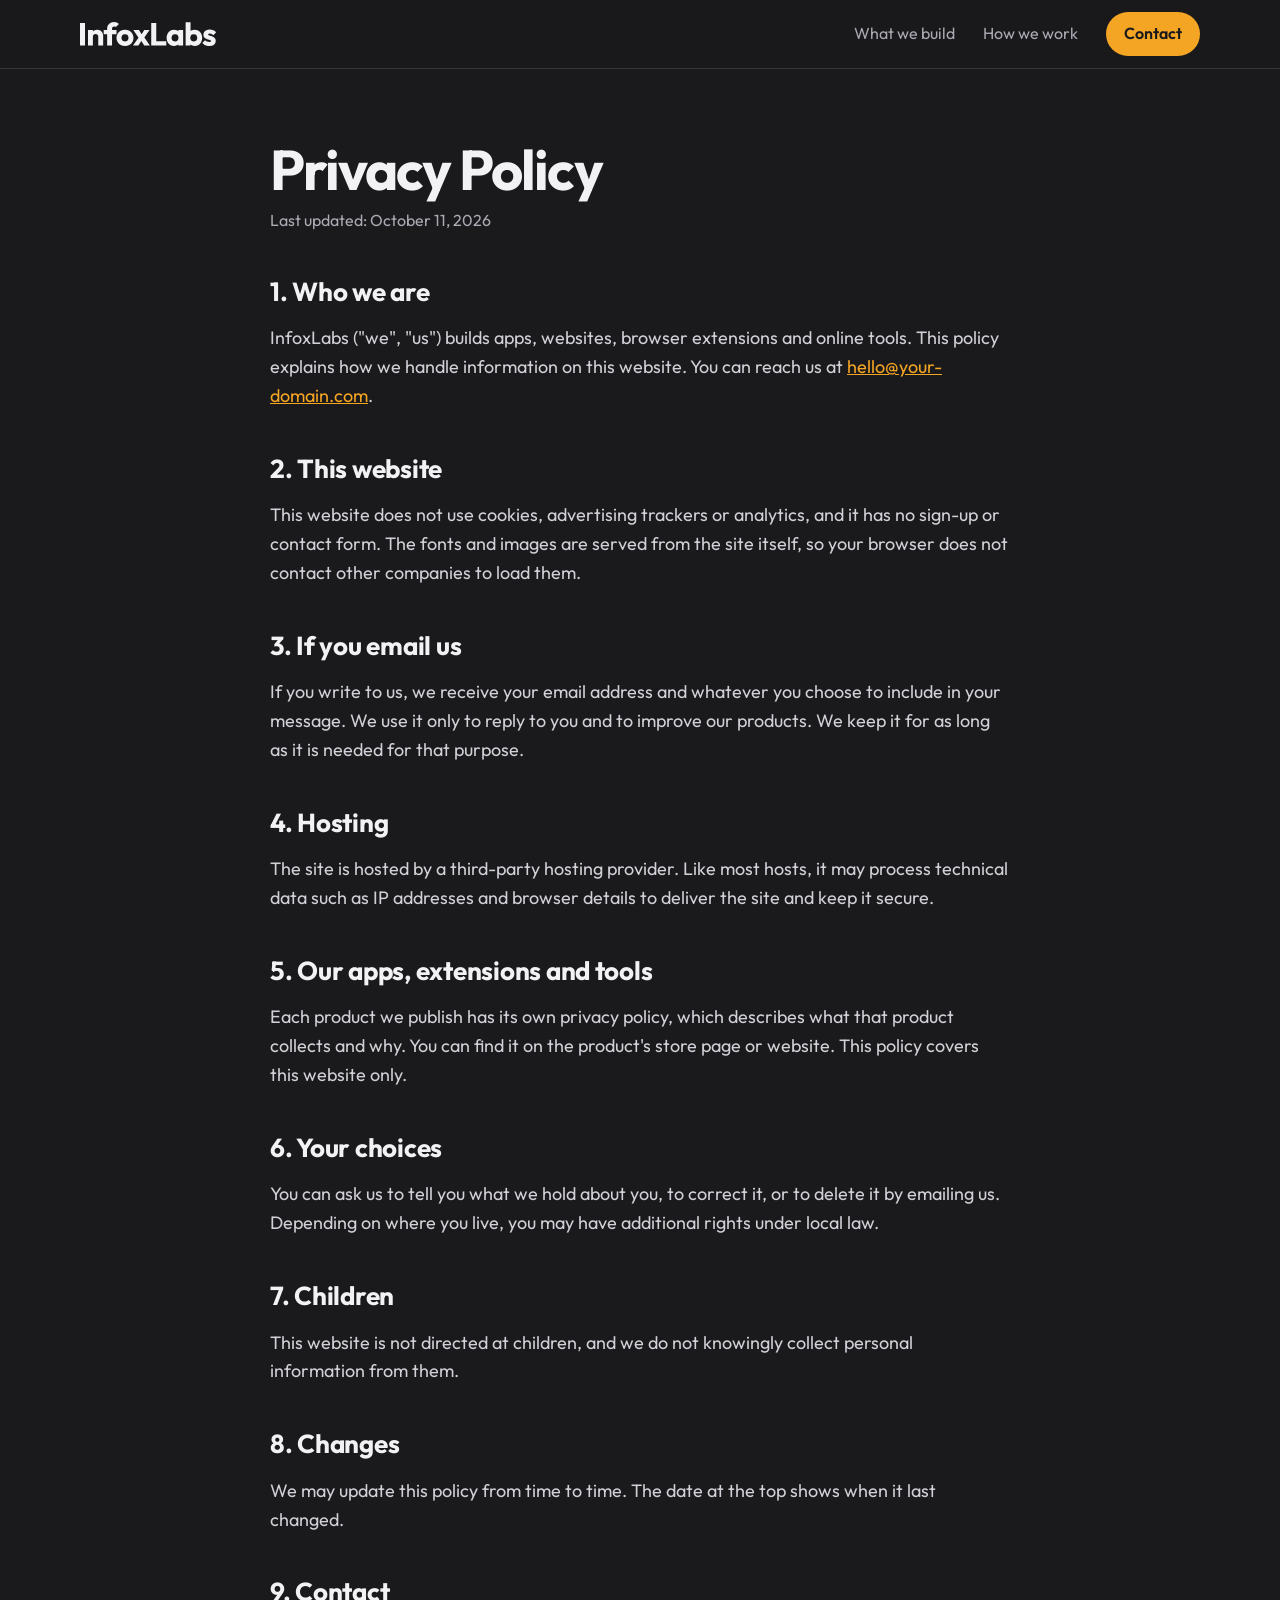
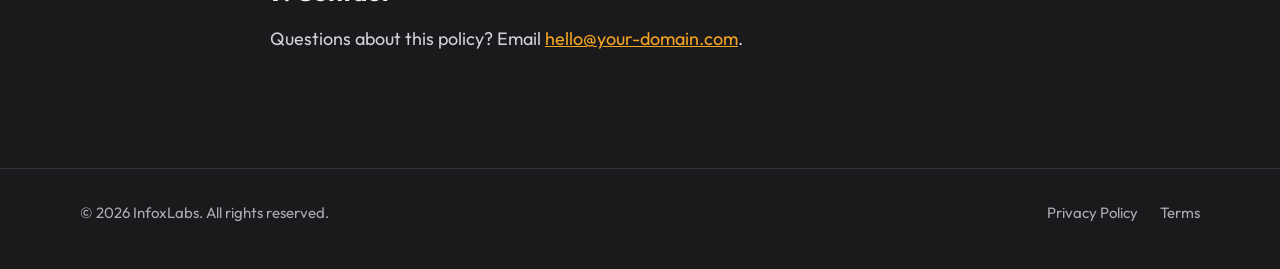
==== privacy.html @ 71529e6a "Add files via upload" ====
<!DOCTYPE html>
<html lang="en">
<head>
<meta charset="utf-8">
<meta name="viewport" content="width=device-width, initial-scale=1">
<title>Privacy Policy | InfoxLabs</title>
<meta name="description" content="How InfoxLabs handles information on this website.">
<meta name="theme-color" content="#1A1A1D">
<meta property="og:type" content="website">
<meta property="og:title" content="Privacy Policy | InfoxLabs">
<meta property="og:description" content="How InfoxLabs handles information on this website.">
<link rel="icon" href="/favicon.svg" type="image/svg+xml">
<link rel="preload" href="/fonts/outfit-var.woff2" as="font" type="font/woff2" crossorigin>
<link rel="stylesheet" href="/styles.css">
</head>
<body>
<a class="skip" href="#main">Skip to content</a>
<header class="site-header">
  <div class="wrap bar">
    <a class="brand" href="/" aria-label="InfoxLabs home"><svg class="wordmark" viewBox="68 -737 4247.0 749" role="img" aria-label="InfoxLabs" xmlns="http://www.w3.org/2000/svg"><path fill="currentColor" d="M68 0V-706H225V0Z M638 0V-277Q638 -315 614.5 -338.5Q591 -362 555 -362Q530 -362 511 -351.5Q492 -341 481 -321.5Q470 -302 470 -277L411 -306Q411 -363 436 -406Q461 -449 505.5 -472.5Q550 -496 606 -496Q660 -496 701.5 -470.5Q743 -445 767 -403Q791 -361 791 -311V0ZM317 0V-486H470V0Z M915 0V-528Q915 -587 941.5 -634.5Q968 -682 1016 -709.5Q1064 -737 1130 -737Q1180 -737 1217.5 -720.5Q1255 -704 1283 -675L1187 -579Q1177 -589 1164.5 -594.5Q1152 -600 1135 -600Q1104 -600 1086 -582Q1068 -564 1068 -533V0ZM808 -356V-486H1208V-356Z M1472 11Q1397 11 1336.5 -22.5Q1276 -56 1241 -114Q1206 -172 1206 -244Q1206 -316 1241 -373Q1276 -430 1336 -463.5Q1396 -497 1472 -497Q1548 -497 1608 -464Q1668 -431 1703 -373.5Q1738 -316 1738 -244Q1738 -172 1703 -114Q1668 -56 1608 -22.5Q1548 11 1472 11ZM1472 -128Q1505 -128 1530 -142.5Q1555 -157 1568.5 -183.5Q1582 -210 1582 -244Q1582 -278 1568 -303.5Q1554 -329 1529.5 -343.5Q1505 -358 1472 -358Q1440 -358 1415 -343.5Q1390 -329 1376 -303Q1362 -277 1362 -243Q1362 -210 1376 -183.5Q1390 -157 1415 -142.5Q1440 -128 1472 -128Z M2072 0 1955 -189 1922 -210 1731 -486H1910L2019 -309L2051 -289L2249 0ZM1722 0 1921 -283 2008 -185 1889 0ZM2050 -211 1963 -309 2073 -486H2239Z M2291 0V-706H2448V0ZM2412 0V-138H2761V0Z M3003 10Q2936 10 2883.5 -23Q2831 -56 2800.5 -113Q2770 -170 2770 -243Q2770 -316 2800.5 -373Q2831 -430 2883.5 -463Q2936 -496 3003 -496Q3052 -496 3091.5 -477Q3131 -458 3156 -424.5Q3181 -391 3184 -348V-138Q3181 -95 3156.5 -61.5Q3132 -28 3092 -9Q3052 10 3003 10ZM3034 -128Q3083 -128 3113 -160.5Q3143 -193 3143 -243Q3143 -277 3129.5 -303Q3116 -329 3091.5 -343.5Q3067 -358 3035 -358Q3003 -358 2978.5 -343.5Q2954 -329 2939.5 -303Q2925 -277 2925 -243Q2925 -210 2939 -184Q2953 -158 2978 -143Q3003 -128 3034 -128ZM3137 0V-131L3160 -249L3137 -367V-486H3287V0Z M3645 10Q3596 10 3555 -10.5Q3514 -31 3488 -65.5Q3462 -100 3458 -143V-348Q3462 -391 3488 -424.5Q3514 -458 3555 -477Q3596 -496 3645 -496Q3714 -496 3767.5 -463Q3821 -430 3851.5 -373Q3882 -316 3882 -243Q3882 -170 3851.5 -113Q3821 -56 3767.5 -23Q3714 10 3645 10ZM3365 0V-726H3518V-367L3493 -249L3516 -131V0ZM3618 -128Q3650 -128 3674.5 -143Q3699 -158 3713 -184Q3727 -210 3727 -243Q3727 -277 3713 -303Q3699 -329 3674.5 -343.5Q3650 -358 3618 -358Q3586 -358 3561 -343.5Q3536 -329 3522.5 -303Q3509 -277 3509 -243Q3509 -209 3523 -183Q3537 -157 3561.5 -142.5Q3586 -128 3618 -128Z M4107 12Q4064 12 4022.5 1Q3981 -10 3945.5 -30.5Q3910 -51 3885 -78L3972 -166Q3996 -140 4029 -125.5Q4062 -111 4101 -111Q4128 -111 4142.5 -119Q4157 -127 4157 -141Q4157 -159 4139.5 -168.5Q4122 -178 4095 -185.5Q4068 -193 4038 -202Q4008 -211 3981 -227Q3954 -243 3937 -271.5Q3920 -300 3920 -344Q3920 -391 3944 -425.5Q3968 -460 4012 -480Q4056 -500 4115 -500Q4177 -500 4229.5 -478.5Q4282 -457 4315 -415L4228 -327Q4205 -354 4176.5 -365Q4148 -376 4121 -376Q4095 -376 4082 -368.5Q4069 -361 4069 -347Q4069 -332 4086 -323Q4103 -314 4130 -307Q4157 -300 4187 -290Q4217 -280 4244 -263Q4271 -246 4288 -217.5Q4305 -189 4305 -143Q4305 -72 4251.5 -30Q4198 12 4107 12Z"/></svg></a>
    <nav class="nav" aria-label="Main">
      <a href="/#build">What we build</a>
      <a href="/#how">How we work</a>
      <a class="pill" href="/#contact">Contact</a>
    </nav>
  </div>
</header>
<main id="main"><div class="wrap prose">
<h1>Privacy Policy</h1>
<p class="meta">Last updated: October 11, 2026</p>

<h2>1. Who we are</h2>
<p>InfoxLabs ("we", "us") builds apps, websites, browser extensions and online tools. This policy explains how we handle information on this website. You can reach us at <a href="mailto:hello@your-domain.com">hello@your-domain.com</a>.</p>

<h2>2. This website</h2>
<p>This website does not use cookies, advertising trackers or analytics, and it has no sign-up or contact form. The fonts and images are served from the site itself, so your browser does not contact other companies to load them.</p>

<h2>3. If you email us</h2>
<p>If you write to us, we receive your email address and whatever you choose to include in your message. We use it only to reply to you and to improve our products. We keep it for as long as it is needed for that purpose.</p>

<h2>4. Hosting</h2>
<p>The site is hosted by a third-party hosting provider. Like most hosts, it may process technical data such as IP addresses and browser details to deliver the site and keep it secure.</p>

<h2>5. Our apps, extensions and tools</h2>
<p>Each product we publish has its own privacy policy, which describes what that product collects and why. You can find it on the product's store page or website. This policy covers this website only.</p>

<h2>6. Your choices</h2>
<p>You can ask us to tell you what we hold about you, to correct it, or to delete it by emailing us. Depending on where you live, you may have additional rights under local law.</p>

<h2>7. Children</h2>
<p>This website is not directed at children, and we do not knowingly collect personal information from them.</p>

<h2>8. Changes</h2>
<p>We may update this policy from time to time. The date at the top shows when it last changed.</p>

<h2>9. Contact</h2>
<p>Questions about this policy? Email <a href="mailto:hello@your-domain.com">hello@your-domain.com</a>.</p>
</div></main>
<footer class="site-footer">
  <div class="wrap foot">
    <span>&copy; 2026 InfoxLabs. All rights reserved.</span>
    <nav aria-label="Legal"><a href="/privacy.html">Privacy Policy</a><a href="/terms.html">Terms</a></nav>
  </div>
</footer>
</body>
</html>
---- styles.css ----
@font-face{font-family:"Outfit";src:url("fonts/outfit-var.woff2") format("woff2");font-weight:100 900;font-style:normal;font-display:swap}
:root{--bg:#1A1A1D;--surface:#232327;--line:#34343A;--text:#F2F2F4;--muted:#AAAAB3;--amber:#F5A524;--amber-soft:#FFD27A;--max:1120px}
*,*::before,*::after{box-sizing:border-box}
html{scroll-behavior:smooth;scroll-padding-top:88px}
body{margin:0;background:var(--bg);color:var(--text);font-family:"Outfit",system-ui,-apple-system,"Segoe UI",Roboto,sans-serif;font-size:18px;line-height:1.6;-webkit-font-smoothing:antialiased}
a{color:inherit}
img,svg{display:block;max-width:100%}
.wrap{width:min(var(--max),100% - 48px);margin-inline:auto}
.skip{position:absolute;left:-999px;top:8px;background:var(--amber);color:#1A1A1D;padding:10px 16px;border-radius:8px;font-weight:600;z-index:100}
.skip:focus{left:12px}
:focus-visible{outline:3px solid var(--amber);outline-offset:3px;border-radius:6px}

.site-header{position:sticky;top:0;z-index:50;background:rgba(26,26,29,.85);backdrop-filter:blur(12px);-webkit-backdrop-filter:blur(12px);border-bottom:1px solid var(--line)}
.bar{display:flex;align-items:center;justify-content:space-between;height:68px}
.brand{display:inline-flex;text-decoration:none}
.wordmark{height:24px;width:auto;color:var(--text)}
.nav{display:flex;align-items:center;gap:28px;font-size:16px}
.nav a{text-decoration:none;color:var(--muted);transition:color .2s}
.nav a:hover{color:var(--text)}
.nav .pill{color:#1A1A1D;background:var(--amber);padding:9px 18px;border-radius:999px;font-weight:600}
.nav .pill:hover{color:#1A1A1D;background:var(--amber-soft)}

.hero{position:relative;overflow:hidden;padding:128px 0 112px}
.hero::before{content:"";position:absolute;inset:0;background:radial-gradient(60% 70% at 85% 25%,rgba(245,165,36,.30),transparent 70%),radial-gradient(40% 50% at 5% 100%,rgba(154,94,0,.28),transparent 70%)}
.hero::after{content:"";position:absolute;inset:0;background-image:linear-gradient(rgba(245,165,36,.07) 1px,transparent 1px),linear-gradient(90deg,rgba(245,165,36,.07) 1px,transparent 1px);background-size:56px 56px;-webkit-mask-image:linear-gradient(90deg,transparent 15%,#000 85%);mask-image:linear-gradient(90deg,transparent 15%,#000 85%)}
.hero .wrap{position:relative;z-index:1}
.eyebrow{margin:0 0 18px;color:var(--amber);font-size:14px;font-weight:600;letter-spacing:.22em;text-transform:uppercase}
h1{margin:0;font-size:clamp(46px,9vw,104px);line-height:1.02;letter-spacing:-.035em;font-weight:700;text-wrap:balance}
.lead{margin:28px 0 0;max-width:36ch;color:var(--muted);font-size:clamp(19px,2.2vw,23px)}
.actions{display:flex;flex-wrap:wrap;gap:14px;margin-top:40px}
.btn{display:inline-block;padding:15px 28px;border-radius:999px;font-weight:600;text-decoration:none;transition:background .2s,transform .2s,border-color .2s}
.btn-primary{background:var(--amber);color:#1A1A1D}
.btn-primary:hover{background:var(--amber-soft);transform:translateY(-1px)}
.btn-ghost{border:1.5px solid var(--line);color:var(--text)}
.btn-ghost:hover{border-color:var(--amber)}

section{padding:96px 0;border-top:1px solid var(--line)}
h2{margin:0 0 14px;font-size:clamp(30px,4.6vw,46px);line-height:1.1;letter-spacing:-.02em;font-weight:700}
.section-lead{margin:0 0 48px;max-width:52ch;color:var(--muted)}
.cards{display:grid;grid-template-columns:repeat(auto-fit,minmax(240px,1fr));gap:20px}
.card{padding:30px 26px;background:var(--surface);border:1px solid var(--line);border-radius:20px;transition:border-color .2s,transform .2s}
.card:hover{border-color:rgba(245,165,36,.6);transform:translateY(-3px)}
.icon{display:grid;place-items:center;width:52px;height:52px;margin-bottom:22px;border-radius:14px;background:rgba(245,165,36,.12);color:var(--amber)}
.icon svg{width:26px;height:26px;fill:none;stroke:currentColor;stroke-width:1.8;stroke-linecap:round;stroke-linejoin:round}
.card h3{margin:0 0 8px;font-size:21px;font-weight:600}
.card p{margin:0;color:var(--muted);font-size:17px}
.steps{display:grid;grid-template-columns:repeat(auto-fit,minmax(240px,1fr));gap:20px;counter-reset:s;padding:0;margin:0;list-style:none}
.steps li{padding:8px 0 0;border-top:2px solid var(--amber)}
.steps .n{display:block;margin:16px 0 10px;color:var(--amber);font-size:15px;font-weight:600;letter-spacing:.18em}
.steps h3{margin:0 0 8px;font-size:24px;font-weight:600}
.steps p{margin:0;color:var(--muted);font-size:17px}
.about p{max-width:60ch;color:var(--muted);font-size:clamp(19px,2.2vw,23px);margin:0}
.contact{text-align:center}
.contact h2{margin-bottom:12px}
.contact p{margin:0 auto 32px;max-width:40ch;color:var(--muted)}
.mail{display:inline-block;font-size:clamp(20px,3.4vw,30px);font-weight:600;color:var(--amber);text-decoration:none;border-bottom:2px solid rgba(245,165,36,.4);padding-bottom:2px;overflow-wrap:anywhere}
.mail:hover{border-color:var(--amber)}

.site-footer{border-top:1px solid var(--line);padding:32px 0 44px;color:var(--muted);font-size:15px}
.foot{display:flex;flex-wrap:wrap;gap:12px 28px;align-items:center;justify-content:space-between}
.foot nav{display:flex;gap:22px}
.foot a{text-decoration:none}
.foot a:hover{color:var(--text)}

.prose{padding:72px 0 96px;max-width:740px}
.prose h1{font-size:clamp(36px,6vw,56px);margin-bottom:10px}
.prose .meta{margin:0 0 40px;color:var(--muted);font-size:16px}
.prose h2{margin:44px 0 12px;font-size:26px;letter-spacing:-.01em}
.prose p,.prose li{color:#D0D0D6}
.prose ul{padding-left:22px}
.prose a{color:var(--amber)}
.notfound{min-height:62vh;display:grid;align-content:center;padding:96px 0}
.notfound p{color:var(--muted);margin:16px 0 32px}

@media (max-width:640px){
  .nav a:not(.pill){display:none}
  .hero{padding:84px 0 76px}
  section{padding:72px 0}
}
@media (prefers-reduced-motion:reduce){*{transition:none!important;scroll-behavior:auto!important}}
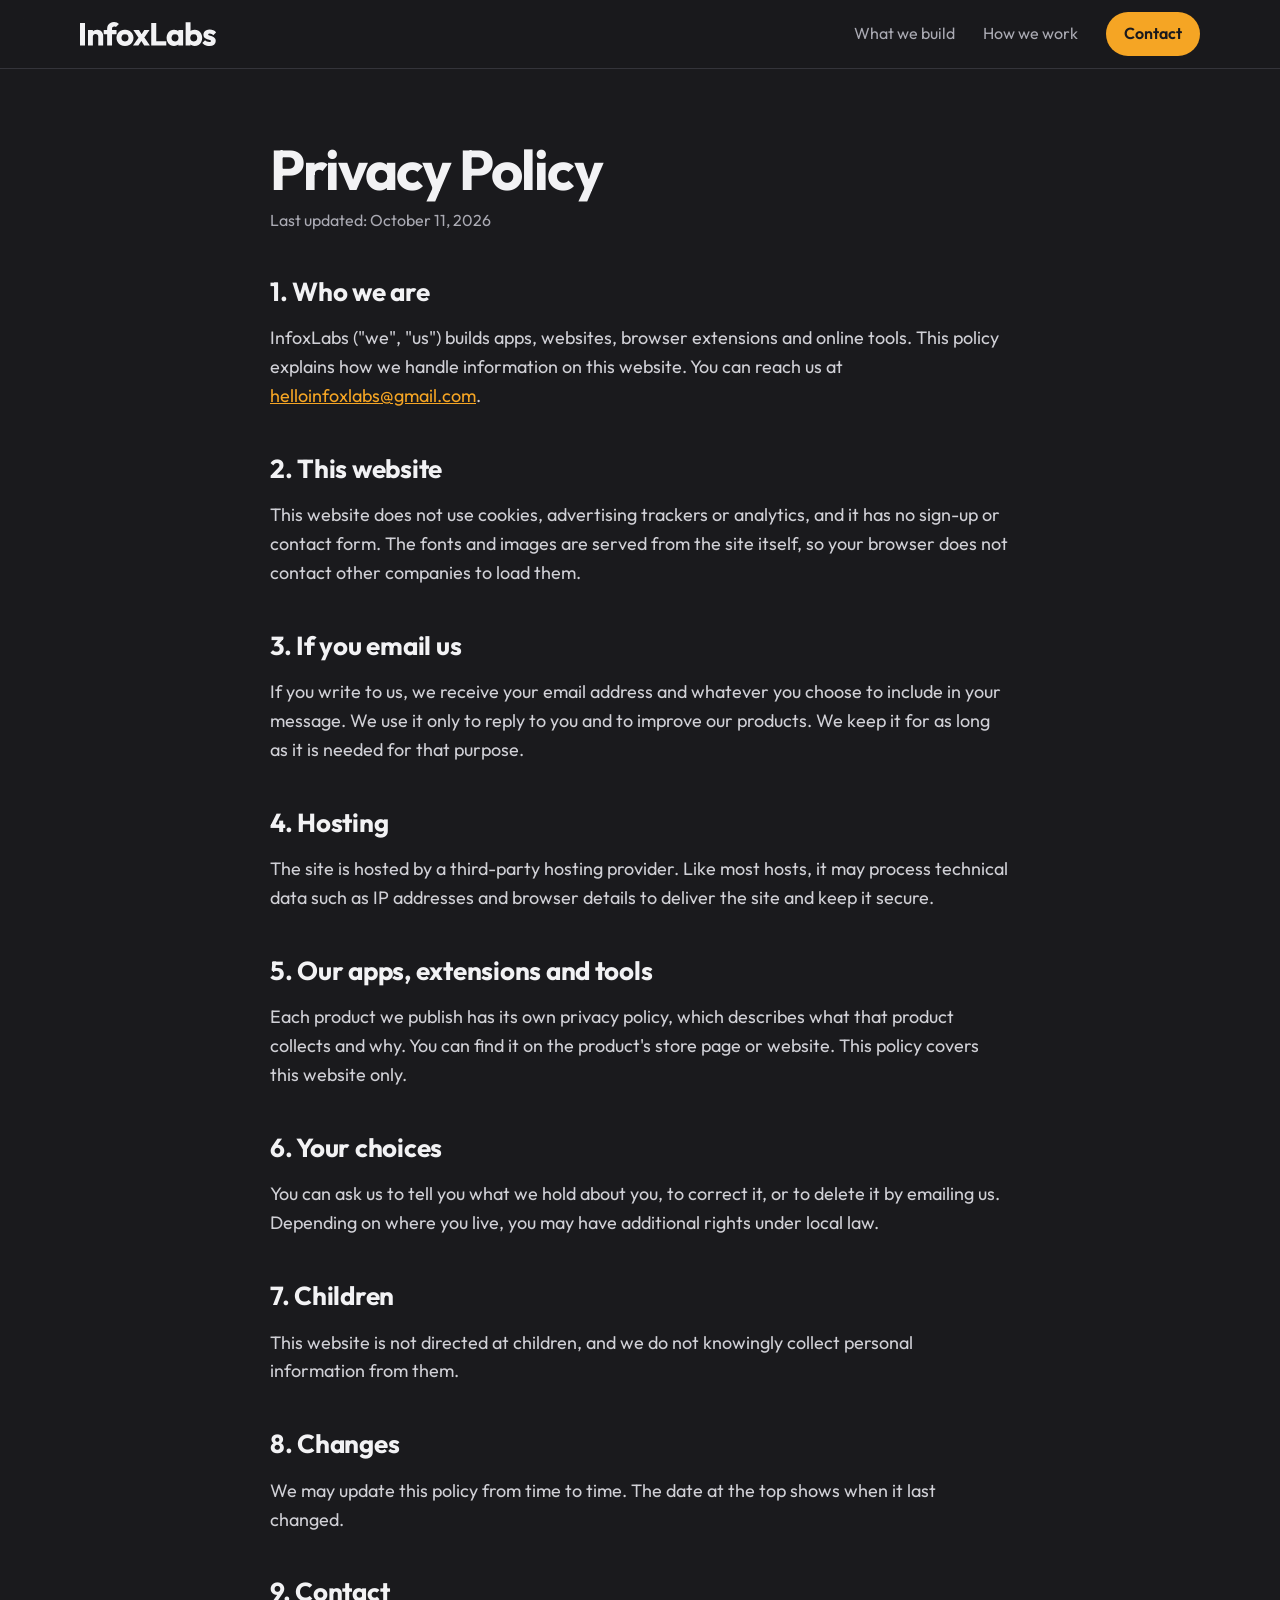
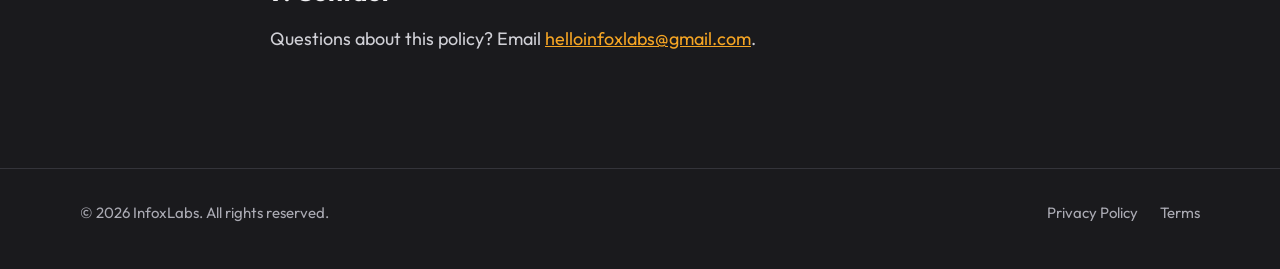
==== commit 3f8f4af6: "Update contact email in privacy policy" ====
--- a/privacy.html
+++ b/privacy.html
@@ -30,7 +30,7 @@
 <p class="meta">Last updated: October 11, 2026</p>
 
 <h2>1. Who we are</h2>
-<p>InfoxLabs ("we", "us") builds apps, websites, browser extensions and online tools. This policy explains how we handle information on this website. You can reach us at <a href="mailto:hello@your-domain.com">hello@your-domain.com</a>.</p>
+<p>InfoxLabs ("we", "us") builds apps, websites, browser extensions and online tools. This policy explains how we handle information on this website. You can reach us at <a href="mailto:helloinfoxlabs@gmail.com">helloinfoxlabs@gmail.com</a>.</p>
 
 <h2>2. This website</h2>
 <p>This website does not use cookies, advertising trackers or analytics, and it has no sign-up or contact form. The fonts and images are served from the site itself, so your browser does not contact other companies to load them.</p>
@@ -54,7 +54,7 @@
 <p>We may update this policy from time to time. The date at the top shows when it last changed.</p>
 
 <h2>9. Contact</h2>
-<p>Questions about this policy? Email <a href="mailto:hello@your-domain.com">hello@your-domain.com</a>.</p>
+<p>Questions about this policy? Email <a href="mailto:helloinfoxlabs@gmail.com">helloinfoxlabs@gmail.com</a>.</p>
 </div></main>
 <footer class="site-footer">
   <div class="wrap foot">
